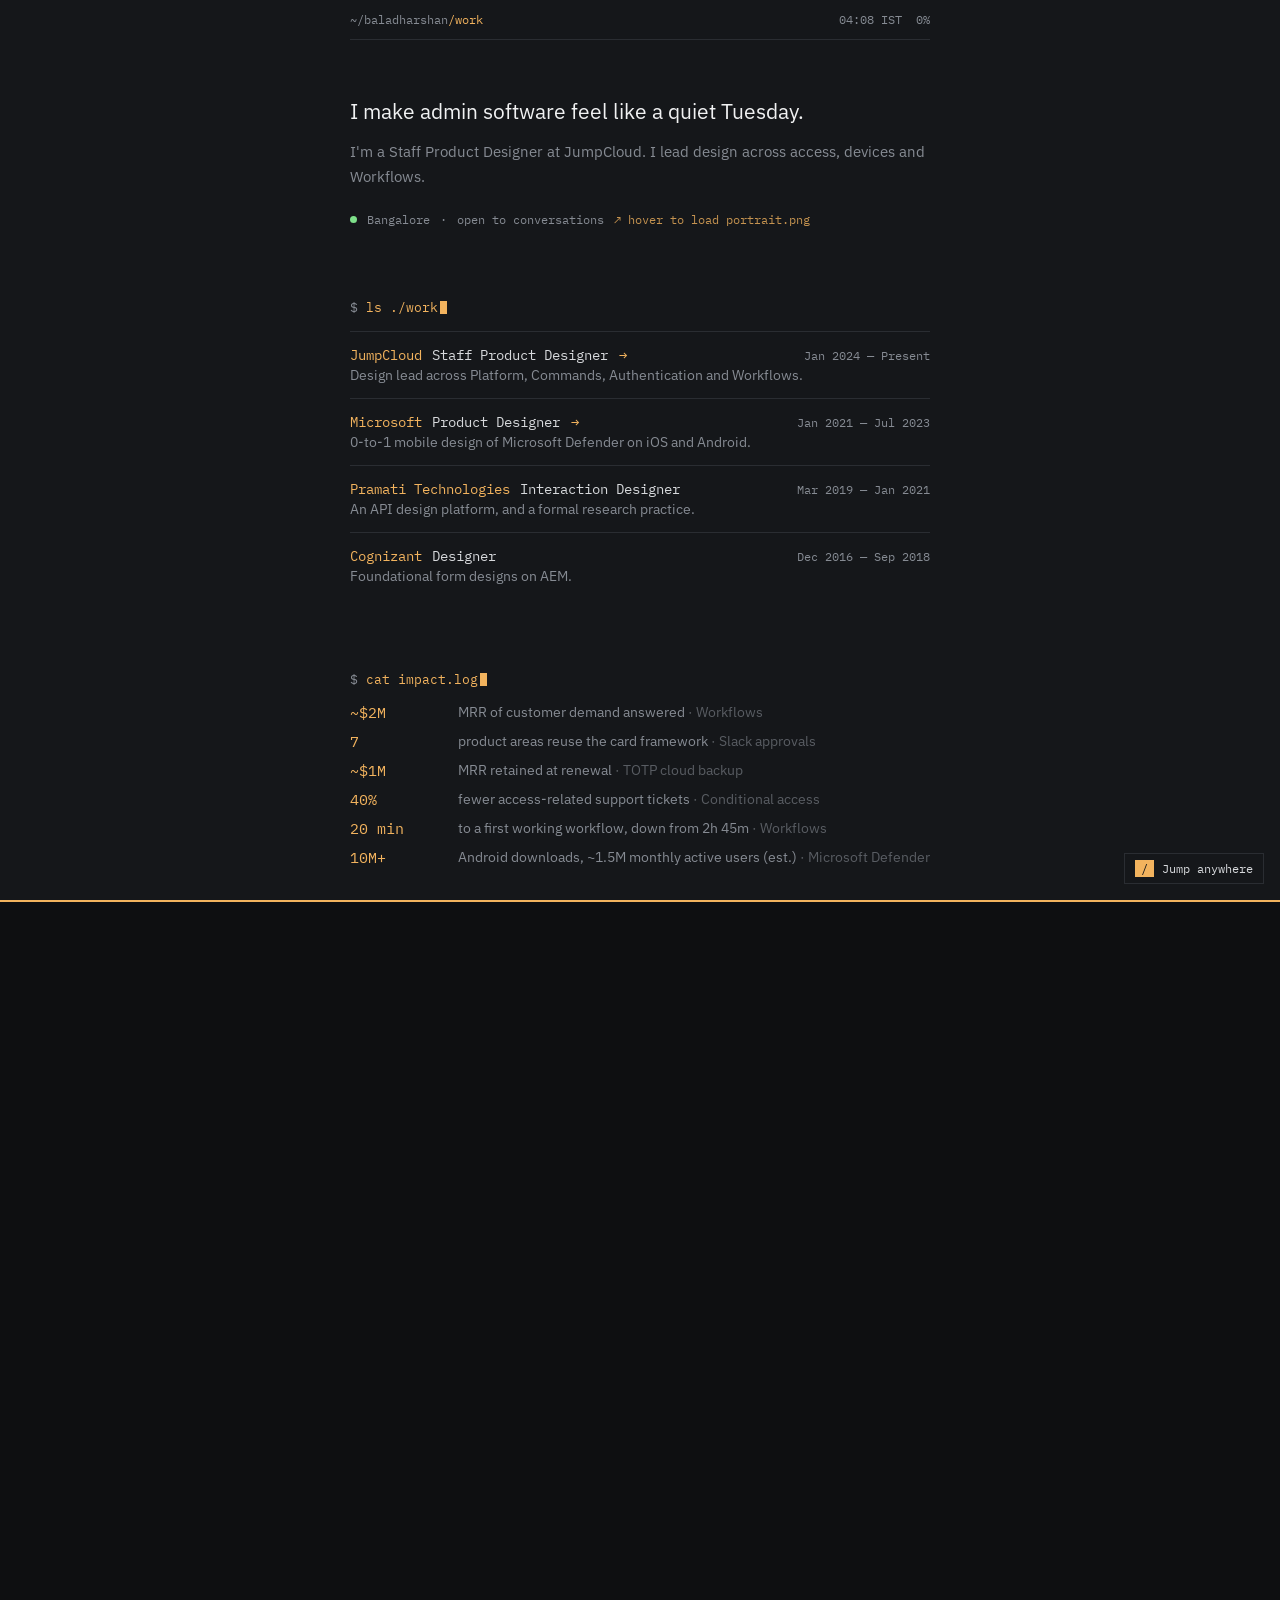
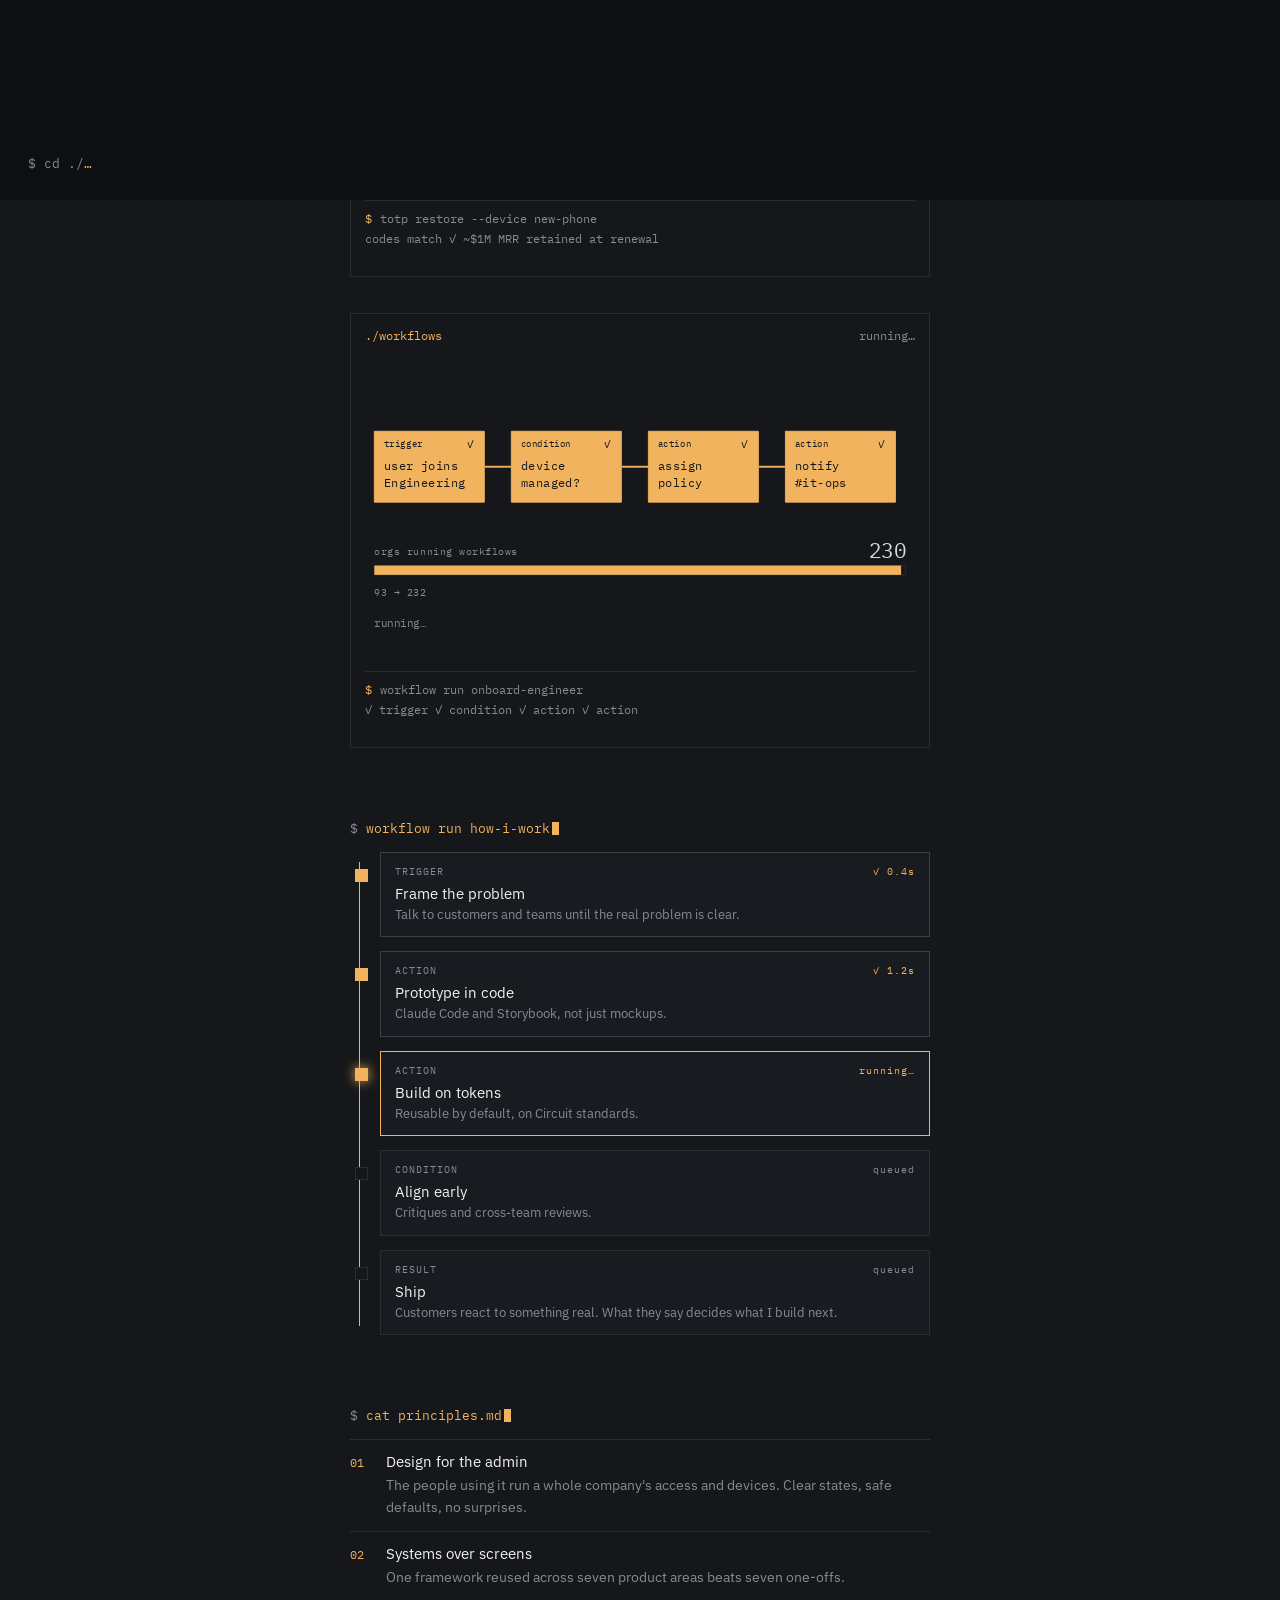
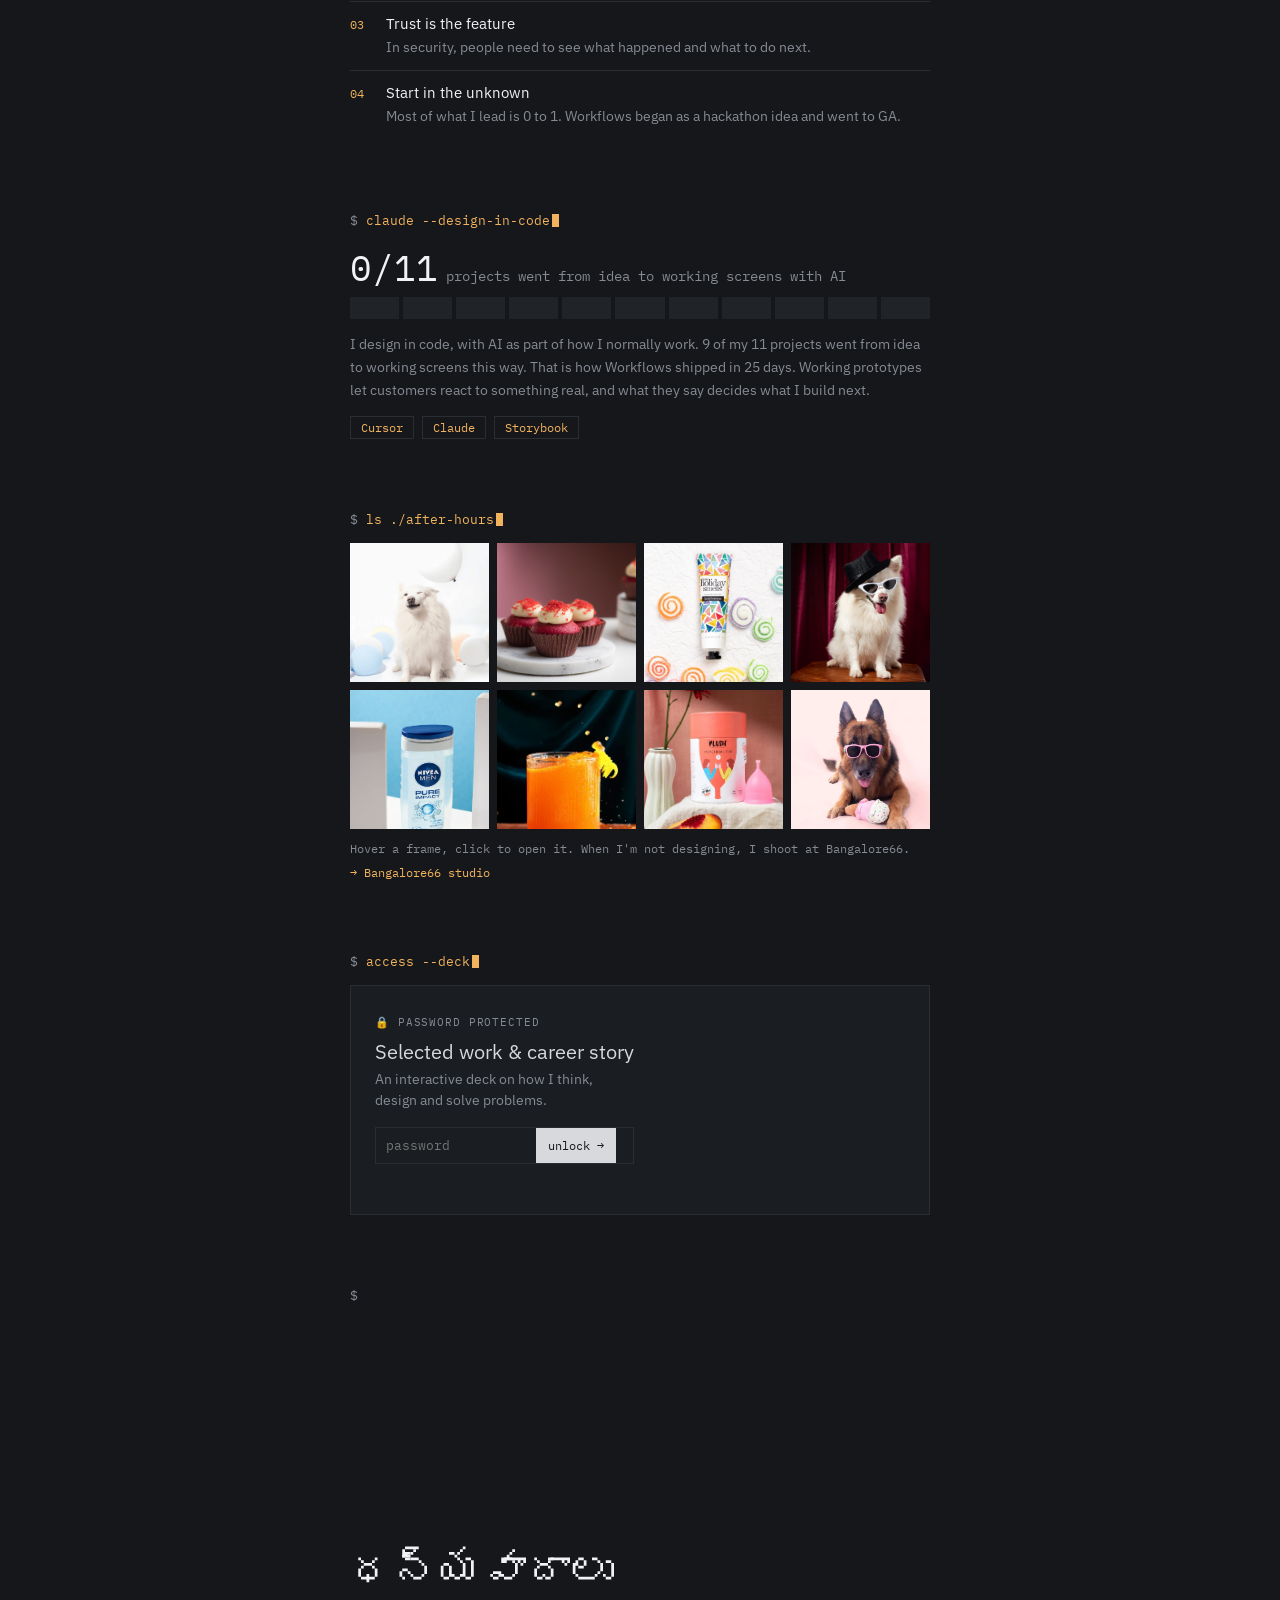
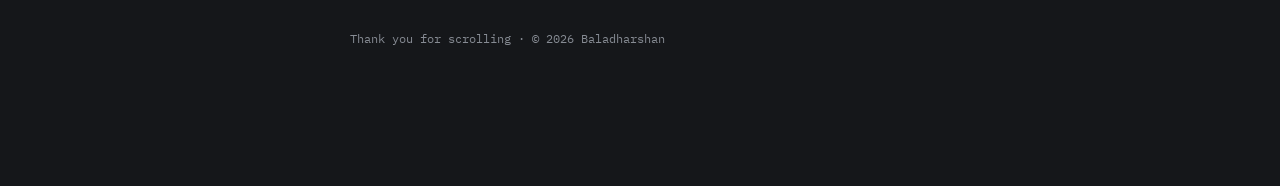
==== 2-terminal-calm.html @ ec70cb6b "Serve the Swiss portfolio from the site root The previous site now lives on the classic-portfolio br" ====
<!doctype html><html lang="en"><head><meta charset="utf-8"><meta name="viewport" content="width=device-width,initial-scale=1">
<title>Baladharshan — Staff Product Designer</title>
<meta name="description" content="Staff product designer at JumpCloud. Enterprise software, design systems, and designing in code.">
<link rel="preconnect" href="https://fonts.googleapis.com"><link rel="preconnect" href="https://fonts.gstatic.com" crossorigin>
<link href="https://fonts.googleapis.com/css2?family=IBM+Plex+Mono:wght@400&family=IBM+Plex+Sans:wght@400&family=Noto+Sans+Tamil&family=Noto+Sans+Telugu&family=Noto+Sans+Devanagari&family=Noto+Sans+Kannada&family=Noto+Sans+Malayalam&display=swap" rel="stylesheet">
<link rel="stylesheet" href="shared.css">
<style>
:root{--bg:#15171A;--fg:#D7D9DC;--muted:#868B93;--line:#2A2D32;--accent:#F2B35E;--ui:'IBM Plex Sans',system-ui,sans-serif;--mono:'IBM Plex Mono',ui-monospace,monospace;--wipe-bg:#0E0F11;--wipe-fg:var(--accent)}
::selection{background:var(--accent);color:#15171A}
main{max-width:620px;margin:0 auto;padding:80px 20px 140px}
#boot{font:13px/1.9 var(--mono);color:var(--muted);min-height:120px}
#boot .ok{color:var(--accent)}
#page{opacity:0;transition:opacity .8s}#page.on{opacity:1}
.wipe{border-top:2px solid var(--accent)}
.wipe span:before{content:"$ cd ./";color:var(--muted)}.wipe span:after{content:"…"}
/* status bar */
.status{position:sticky;top:0;background:var(--bg);font:12px var(--mono);color:var(--muted);padding:12px 0;border-bottom:1px solid var(--line);margin:-80px 0 56px;z-index:5;display:flex;justify-content:space-between;gap:12px}
.status b{color:var(--accent);font-weight:400}
.status .r{display:flex;gap:14px}
/* hero */
#hero{position:relative;outline:0}
h1{font:400 21px/1.45 var(--ui);color:#F1F2F3}
.sub{margin-top:14px;font-size:15px;line-height:1.65;color:var(--muted)}
.now{margin-top:22px;font:12px var(--mono);color:var(--muted);display:flex;gap:10px;align-items:center;flex-wrap:wrap}
.now i{width:7px;height:7px;border-radius:50%;background:#7EE08A;box-shadow:0 0 0 0 #7EE08A88;animation:pulse 2s infinite}
@keyframes pulse{70%{box-shadow:0 0 0 7px #7EE08A00}}
.now .tip{color:var(--accent);opacity:.8}
#pxwrap{position:absolute;left:calc(100% + 28px);top:-6px;width:204px;pointer-events:none}
#px{width:204px;height:240px;image-rendering:pixelated;display:block;opacity:0}#px.on{opacity:1}
#pxcap{font:11px var(--mono);color:var(--muted);margin-top:8px;min-height:14px}
@media(max-width:1060px){#pxwrap{left:auto;right:0;top:-96px;width:76px}#px{width:76px;height:90px}#pxcap{display:none}}
/* sections */
.prompt{font:13px var(--mono);color:var(--accent);margin:72px 0 14px;min-height:18px}.prompt:before{content:"$ ";color:var(--muted)}
.prompt .cur{display:inline-block;width:7px;height:13px;background:var(--accent);vertical-align:-2px;margin-left:2px;animation:bl 1s steps(1) infinite}
@keyframes bl{50%{opacity:0}}
.row{padding:14px 0;border-top:1px solid var(--line)}
.row .head{display:flex;justify-content:space-between;gap:16px;align-items:baseline}
.row h3{font:400 14px var(--mono)}.row h3 b{font-weight:400;color:var(--accent);margin-right:10px}
.row time{font:12px var(--mono);color:var(--muted)}
.row p{font-size:14px;color:var(--muted);margin-top:2px}
.row.lnk .head:hover h3:before{content:"> ";color:var(--accent);margin-left:-16px}
.row.lnk .tog{font-style:normal;transition:transform .2s;color:var(--accent);display:inline-block}.row.lnk .head:hover .tog{transform:translateX(4px)}
.kv{display:grid;grid-template-columns:92px 1fr;gap:10px 16px;font-size:14px}
.kv b{font:400 15px var(--mono);color:var(--accent)}.kv span{color:var(--muted)}.kv em{font-style:normal;opacity:.6}
/* workflow canvas */
.flow{position:relative;padding-left:30px}
.flow:before{content:"";position:absolute;left:9px;top:10px;bottom:10px;width:1px;background:var(--line)}
.flow .fill{position:absolute;left:9px;top:10px;width:1px;background:var(--accent);height:0;transition:height 3.2s linear}
.node{position:relative;border:1px solid var(--line);background:#181B1F;padding:12px 14px;margin-bottom:14px;transition:border-color .3s,background .3s}
.node:before{content:"";position:absolute;left:-26px;top:16px;width:11px;height:11px;border:1px solid var(--line);background:var(--bg);transition:all .3s}
.node .tag{font:10px var(--mono);letter-spacing:.1em;color:var(--muted);display:flex;justify-content:space-between}
.node .st{color:var(--muted)}
.node h4{font:400 15px var(--ui);margin:6px 0 2px;color:#F1F2F3}
.node p{font-size:13px;color:var(--muted);line-height:1.5}
.node.run{border-color:var(--accent)}.node.run:before{border-color:var(--accent);background:var(--accent);box-shadow:0 0 12px var(--accent)}
.node.run .st{color:var(--accent)}
.node.ok{border-color:#3a3f46}.node.ok:before{border-color:var(--accent);background:var(--accent)}.node.ok .st{color:var(--accent)}
/* principles */
.pr{display:grid;grid-template-columns:28px 1fr;gap:4px 8px;padding:12px 0;border-top:1px solid var(--line)}
.pr i{font:12px var(--mono);color:var(--accent);font-style:normal;padding-top:3px}.pr h4{font:400 15px var(--ui);color:#F1F2F3}.pr p{grid-column:2;font-size:14px;color:var(--muted);line-height:1.55}
/* ai */
.ai .cells{display:flex;gap:4px;margin:6px 0 14px}
.ai .cells span{flex:1;height:22px;background:#202328;transition:background .25s,transform .25s}
.ai .cells span.f{background:var(--accent);transform:scaleY(1)}
.ai .big{font:400 36px var(--mono);color:#F1F2F3}.ai .big small{font-size:14px;color:var(--muted);margin-left:8px}
.ai p{font-size:14px;line-height:1.65;color:var(--muted);margin-top:10px}
.chips{display:flex;gap:8px;margin-top:14px}.chips span{font:12px var(--mono);border:1px solid var(--line);padding:3px 10px;color:var(--accent)}
/* work lab: scroll-scrubbed scenes */
.wl{display:grid;gap:36px;margin:8px 0 0}
.wl-in{border:1px solid var(--line);padding:14px 14px 12px;background:var(--bg)}
.wl-h{display:flex;justify-content:space-between;font:12px var(--mono);color:var(--muted);margin-bottom:10px}.wl-h .t{color:var(--accent)}
.wl-in canvas{display:block;width:100%;height:330px}
.wl-log{font:12px/1.7 var(--mono);color:var(--muted);margin-top:10px;min-height:64px;border-top:1px solid var(--line);padding-top:8px}.wl-log i{color:var(--accent);font-style:normal;margin-right:8px}.wl-log b{color:var(--accent);font-weight:400}
.wl-hint{font:11px var(--mono);color:var(--muted);margin-top:4px}
/* photos */
.ph{display:grid;grid-template-columns:repeat(4,1fr);gap:8px}
.ph img{width:100%;aspect-ratio:1;object-fit:cover;background:#1c1f23;display:block;transition:transform .25s,outline-color .2s;outline:1px solid transparent;outline-offset:2px}
.ph img:hover,.ph img:focus-visible{transform:scale(1.04);outline-color:var(--accent)}
#phcap{font:12px var(--mono);color:var(--muted);margin-top:12px;min-height:18px}
.ph-link{font:12px var(--mono);color:var(--accent);margin-top:6px;display:inline-block}
@media(max-width:480px){.ph{grid-template-columns:repeat(2,1fr)}}
/* gate + terminal */
.gate{background:#1A1D21}
.term{font:13px/1.8 var(--mono);color:var(--muted);border:1px solid var(--line);padding:14px 16px;background:#121417;cursor:text}
#tout div{white-space:pre-wrap}#tout .c{color:var(--fg)}#tout .a{color:var(--accent)}
.tin{display:flex;gap:8px;color:var(--accent)}.tin input{flex:1;background:none;border:0;color:var(--fg);font:inherit;outline:0;caret-color:var(--accent)}
.mailrow{font:13px/1.9 var(--mono);color:var(--muted);margin-top:18px}.mailrow a{color:var(--accent)}
.thx{font:400 44px/1.2 var(--ui);color:#F1F2F3;margin-top:80px;min-height:56px}
.thx small{display:block;font:12px var(--mono);color:var(--muted);margin-top:8px}
footer{margin-top:32px;font:12px var(--mono);color:var(--muted)}
.hint b{color:#15171A}
</style></head><body>
<main>
<div id="boot"></div>
<div id="page">
  <div class="status"><span>~/baladharshan<b id="cur"></b></span><span class="r"><span id="clk"></span><span id="pct">0%</span></span></div>
  <div id="hero" tabindex="0" aria-label="Hover to load a portrait">
    <div data-drift="-0.1" data-fade="1"><h1 id="h"></h1></div><p class="sub" id="sub"></p>
    <div class="now"><i></i><span>Bangalore</span><span>·</span><span>open to conversations</span><span class="tip">↗ hover to load portrait.png</span></div>
    <div id="pxwrap" aria-hidden="true"><canvas id="px" width="272" height="320"></canvas><div id="pxcap"></div></div>
  </div>
  <div class="prompt" id="work">ls ./work</div><div id="rows"></div>
  <div class="prompt" id="impact">cat impact.log</div><div class="kv" id="kv"></div>
  <div class="prompt" id="lab">ls ./work-lab</div>
  <div class="wl" id="labs"></div>
  <div class="prompt" id="how">workflow run how-i-work</div><div class="flow" id="flow"><div class="fill"></div></div>
  <div class="prompt" id="beliefs">cat principles.md</div><div id="pr"></div>
  <div class="prompt" id="ai">claude --design-in-code</div>
  <div class="ai" id="aib"><div class="big"><span id="aicount">0</span>/<span id="aitot"></span><small>projects went from idea to working screens with AI</small></div><div class="cells" id="cells"></div><p id="aitext"></p><div class="chips" id="chips"></div></div>
  <div class="prompt" id="after">ls ./after-hours</div>
  <div class="ph" id="ph"></div><div id="phcap">Hover a frame, click to open it. When I'm not designing, I shoot at Bangalore66.</div><a class="ph-link" id="stu" target="_blank" rel="noopener"></a>
  <div class="prompt" id="deck">access --deck</div>
  <div class="gate"><div><small>🔒 Password protected</small><h3>Selected work &amp; career story</h3><p>An interactive deck on how I think, design and solve problems.</p>
  <form><input type="password" placeholder="password" aria-label="Password"><button>unlock →</button></form><div class="err"></div></div></div>
  <div class="prompt" id="contact">sudo ./contact</div>
  <div class="term" id="term"><div id="tout"></div><label class="tin">$<input id="tcmd" autocomplete="off" autocapitalize="off" spellcheck="false" aria-label="Terminal command" placeholder="type help"></label></div>
  <div class="mailrow">mail <a id="mail"></a><br>resume <a id="res" target="_blank">pdf ↗</a></div>
  <div class="thx" id="thx"></div>
  <footer>Thank you for scrolling · © 2026 Baladharshan</footer>
</div></main>
<script src="content.js"></script><script src="shared.js"></script><script src="pixel-portrait.js"></script>
<script>
const P=PF,$=id=>document.getElementById(id),reduce=matchMedia('(prefers-reduced-motion:reduce)').matches;
const THEMES={amber:'#F2B35E',green:'#7EE08A',pink:'#FF8FB1'};
const setTheme=n=>{if(!THEMES[n])return false;document.documentElement.style.setProperty('--accent',THEMES[n]);store.set('pf-theme',n);return true};
setTheme(store.get('pf-theme','amber'));
pageWipe();
// ---- content ----
$('rows').innerHTML=P.work.map(w=>w.detail
  ?`<div class="row lnk"><a class="head" data-go="${w.detail.slug}" href="company-terminal.html?c=${w.detail.slug}"><h3><b>${w.co}</b>${w.role} <i class="tog">→</i></h3><time>${w.when}</time></a><p>${w.line}</p></div>`
  :`<div class="row"><div class="head"><h3><b>${w.co}</b>${w.role}</h3><time>${w.when}</time></div><p>${w.line}</p></div>`).join('');
$('kv').innerHTML=P.impact.map(i=>`<b>${i.n}</b><span>${i.l} <em>· ${i.s}</em></span>`).join('');
const NODES=[['TRIGGER','Frame the problem',P.how[0][1],'0.4s'],['ACTION','Prototype in code',P.how[1][1],'1.2s'],['ACTION','Build on tokens',P.how[2][1],'0.8s'],['CONDITION','Align early',P.how[3][1],'0.3s'],['RESULT','Ship',"Customers react to something real. What they say decides what I build next.",'✓']];
$('flow').insertAdjacentHTML('beforeend',NODES.map(n=>`<div class="node"><div class="tag"><span>${n[0]}</span><span class="st">queued</span></div><h4>${n[1]}</h4><p>${n[2]}</p></div>`).join(''));
$('pr').innerHTML=P.principles.map((p,i)=>`<div class="pr"><i>0${i+1}</i><h4>${p[0]}</h4><p>${p[1]}</p></div>`).join('');
$('aitot').textContent=P.ai.total;$('aitext').textContent=P.ai.text;
$('cells').innerHTML=Array.from({length:P.ai.total},()=>'<span></span>').join('');
$('chips').innerHTML=P.ai.tools.map(t=>`<span>${t}</span>`).join('');
$('ph').innerHTML=P.photos.map((p,i)=>`<img src="${p.src}" data-src="${p.src}" data-cap="${p.cap}" data-i="${i}" alt="${p.cap}" loading="lazy">`).join('');
$('stu').textContent='→ '+P.studio.name+' studio';$('stu').href=P.studio.url;
$('h').textContent=P.intro;$('sub').textContent=P.sub;
$('mail').textContent=P.email;$('mail').href='mailto:'+P.email;$('res').href=P.resume;
clock($('clk'));thanksLoop($('thx'));$('thx').classList.add('thx');
$('thx').insertAdjacentHTML('afterend','');
gate(document.querySelector('.gate'));
// ---- 8-bit portrait on hover ----
pixelPortrait({src:'img/portrait.jpg',canvas:$('px'),caption:$('pxcap'),hover:$('hero'),crop:{x:330,y:140,w:694,h:817}});
// ---- photo contact sheet: each frame resolves from pixels when it scrolls in ----
lightbox('#ph img');
document.querySelectorAll('#ph img').forEach(c=>{
  const p=P.photos[c.dataset.i];
  c.onmouseenter=()=>$('phcap').textContent=p.cap;c.onmouseleave=()=>$('phcap').textContent="Hover a frame, click to open it. When I'm not designing, I shoot at Bangalore66.";
});
// ---- workflow run: nodes execute one after another ----
let ran=false;
new IntersectionObserver((es,io)=>es.forEach(e=>{if(!e.isIntersecting||ran)return;ran=true;io.disconnect();
  const ns=[...document.querySelectorAll('.node')],fill=document.querySelector('.fill');
  fill.style.height=(document.getElementById('flow').offsetHeight-20)+'px';
  ns.forEach((n,i)=>{const t=reduce?0:i*650;
    setTimeout(()=>{n.classList.add('run');n.querySelector('.st').textContent='running…'},t);
    setTimeout(()=>{n.classList.replace('run','ok');n.querySelector('.st').textContent=NODES[i][3]==='✓'?'✓ done':'✓ '+NODES[i][3]},t+(reduce?0:520))});
}),{threshold:.25}).observe($('flow'));
// ---- AI cells fill + counter ----
let aid=false;
new IntersectionObserver((es,io)=>es.forEach(e=>{if(!e.isIntersecting||aid)return;aid=true;io.disconnect();
  [...document.querySelectorAll('#cells span')].slice(0,P.ai.done).forEach((c,i)=>setTimeout(()=>{c.classList.add('f');$('aicount').textContent=i+1},reduce?0:i*110))}),{threshold:.5}).observe($('aib'));
// ---- scroll behaviours ----
progress();drift();countUps('.kv b');
const names={work:'/work',impact:'/impact',how:'/how',beliefs:'/principles',ai:'/ai',after:'/after-hours',deck:'/deck',contact:'/contact'};
spy(Object.keys(names),id=>$('cur').textContent=id?names[id]:'');
addEventListener('scroll',()=>{const h=document.documentElement;$('pct').textContent=Math.round(scrollY/(h.scrollHeight-innerHeight||1)*100)+'%'},{passive:true});
document.querySelectorAll('.prompt').forEach(p=>{p.dataset.t=p.textContent;p.textContent=''});
document.querySelectorAll('.row,.kv>*,.pr,.gate,.ph img,.mailrow,.term').forEach(e=>e.classList.add('rv'));
const typeIO=new IntersectionObserver(es=>es.forEach(e=>{if(!e.isIntersecting)return;typeIO.unobserve(e.target);const el=e.target,t=el.dataset.t;let i=0;
  const tk=()=>{i++;el.innerHTML=t.slice(0,i)+'<span class="cur"></span>';if(i<t.length)setTimeout(tk,reduce?0:32)};tk()}),{threshold:1});
document.querySelectorAll('.prompt').forEach(p=>typeIO.observe(p));
// ---- interactive terminal ----
const out=$('tout'),inp=$('tcmd'),hist=[];let hi=0;
const say=(t,c)=>{const d=document.createElement('div');if(c)d.className=c;d.innerHTML=t;out.append(d)};
const go=(href,label)=>{const a=document.createElement('a');a.href=href;a.dataset.go=label;a.style.display='none';document.body.append(a);a.click()};
const CMDS={
  help:()=>say('commands: <span class="a">whoami  work  impact  principles  photos  jumpcloud  microsoft  resume  mail  theme  thanks  clear</span>\ntry <span class="a">sudo hire-me</span>'),
  whoami:()=>say(P.full+' — '+P.role+' at '+P.company+'. '+P.sub),
  ls:()=>say('work/  impact.log  principles.md  after-hours/  deck/','a'),
  work:()=>{say('JumpCloud, Microsoft, Pramati Technologies, Cognizant. Scrolling you there.');$('work').scrollIntoView({behavior:'smooth'})},
  impact:()=>{P.impact.forEach(i=>say(i.n.padEnd(8)+i.l+' <span style="opacity:.6">· '+i.s+'</span>'));},
  principles:()=>P.principles.forEach((p,i)=>say('0'+(i+1)+' '+p[0])),
  photos:()=>{say('developing film…');$('after').scrollIntoView({behavior:'smooth'})},
  jumpcloud:()=>{say('cd ./jumpcloud');setTimeout(()=>go('company-terminal.html?c=jumpcloud','jumpcloud'),300)},
  microsoft:()=>{say('cd ./microsoft');setTimeout(()=>go('company-terminal.html?c=microsoft','microsoft'),300)},
  resume:()=>{say('opening resume.pdf');window.open(P.resume,'_blank')},
  mail:()=>{say('opening mail client…');location.href='mailto:'+P.email},
  thanks:()=>say(P.thanks.join('  ·  '),'a'),
  clear:()=>{out.innerHTML=''},
  theme:a=>{if(!a){say('themes: '+Object.keys(THEMES).join(', ')+'. usage: <span class="a">theme green</span>');return}say(setTheme(a)?'theme set to '+a:'unknown theme: '+a)},
  'sudo hire-me':()=>{say('[sudo] password for recruiter: ********','c');say('permission granted. when can you start?','a');setTimeout(()=>location.href='mailto:'+P.email+'?subject=Let%27s%20talk',900)}
};
$('term').addEventListener('click',()=>inp.focus());
inp.addEventListener('keydown',e=>{
  e.stopPropagation();
  if(e.key==='Enter'){const v=inp.value.trim();inp.value='';if(!v)return;hist.push(v);hi=hist.length;say('$ '+v,'c');
    const [c,...r]=v.split(/\s+/);const full=v.toLowerCase();
    (CMDS[full]||CMDS[c.toLowerCase()]||(()=>say('command not found: '+c+'. try <span class="a">help</span>')))(r.join(' '))}
  else if(e.key==='ArrowUp'){e.preventDefault();if(hi>0)inp.value=hist[--hi]}
  else if(e.key==='ArrowDown'){e.preventDefault();inp.value=hist[++hi]||'';}
});
say('Type <span class="a">help</span> to see what this terminal can do.');
// ---- palette ----
palette([{l:'ls ./work',h:'§',go:jump('work')},{l:'cat impact.log',h:'§',go:jump('impact')},{l:'how i work',h:'§',go:jump('how')},{l:'after hours',h:'§',go:jump('after')},{l:'access --deck',h:'🔒',go:jump('deck')},{l:'JumpCloud',h:'→',go:()=>go('company-terminal.html?c=jumpcloud','jumpcloud')},{l:'Microsoft',h:'→',go:()=>go('company-terminal.html?c=microsoft','microsoft')},{l:'contact',h:'§',go:jump('contact')}]);
// ---- boot sequence ----
const lines=['resolving profile','loading work (4)','compiling impact','mounting portrait.png'];const b=$('boot');
let n=0;const step=()=>{if(n<lines.length){b.innerHTML+=`${lines[n]}… <span class="ok">ok</span><br>`;n++;setTimeout(step,reduce?0:340)}else{setTimeout(()=>{b.remove();$('page').classList.add('on');reveal()},reduce?0:300)}};
step();
</script><script src="lab.js"></script></body></html>
---- shared.css ----
*{box-sizing:border-box;margin:0;padding:0}
html{scroll-behavior:smooth}
body{background:var(--bg);color:var(--fg);font-family:var(--ui);-webkit-font-smoothing:antialiased}
a{color:inherit;text-decoration:none}
.mono{font-family:var(--mono)}
.w{display:inline-block;opacity:0;filter:blur(6px);transform:translateY(4px);animation:win .6s cubic-bezier(.2,.7,.2,1) forwards;animation-delay:calc(var(--i)*32ms + var(--d,0ms))}
@keyframes win{to{opacity:1;filter:none;transform:none}}
.rv{opacity:0;transform:translateY(8px);transition:opacity .6s ease,transform .6s ease;transition-delay:calc(var(--i,0)*70ms)}
.rv.in{opacity:1;transform:none}
@media (prefers-reduced-motion:reduce){.w{animation:none;opacity:1;filter:none;transform:none}.rv{opacity:1;transform:none;transition:none}}
/* command hint + palette */
.hint{position:fixed;right:16px;bottom:16px;display:flex;gap:8px;align-items:center;font:12px var(--mono);background:var(--bg);color:var(--fg);border:1px solid var(--line);padding:6px 10px;cursor:pointer;z-index:20}
.hint b{background:var(--accent);color:var(--accent-ink,#000);font-weight:400;padding:1px 6px}
.pal{position:fixed;inset:0;background:color-mix(in srgb,var(--bg) 70%,transparent);backdrop-filter:blur(4px);display:none;align-items:flex-start;justify-content:center;padding-top:18vh;z-index:30}
.pal.open{display:flex}
.pal-box{width:min(460px,92vw);background:var(--bg);border:1px solid var(--line);box-shadow:0 20px 60px rgba(0,0,0,.18)}
.pal input{width:100%;background:none;border:0;border-bottom:1px solid var(--line);color:var(--fg);font:15px var(--mono);padding:14px 16px;outline:0}
.pal ul{list-style:none;max-height:300px;overflow:auto}
.pal li{display:flex;justify-content:space-between;padding:10px 16px;font:13px var(--mono);cursor:pointer;color:var(--muted)}
.pal li.on{background:var(--accent);color:var(--accent-ink,#000)}
/* gated deck */
.gate{border:1px solid var(--line);padding:24px;display:flex;gap:24px;justify-content:space-between;align-items:center;flex-wrap:wrap}
.gate small{font:11px var(--mono);letter-spacing:.08em;text-transform:uppercase;color:var(--muted)}
.gate h3{font-weight:400;font-size:20px;margin:8px 0 4px}
.gate p{font-size:14px;color:var(--muted);max-width:30ch;line-height:1.5}
.gate form{display:flex;margin-top:16px;border:1px solid var(--line)}
.gate input{background:none;border:0;color:var(--fg);padding:9px 10px;font:13px var(--mono);outline:0;width:160px}
.gate button{background:var(--fg);color:var(--bg);border:0;font:12px var(--mono);padding:0 12px;cursor:pointer}
.gate .err{font:12px var(--mono);color:var(--muted);margin-top:10px;min-height:16px}
.gate.shake form{animation:sh .35s}
@keyframes sh{20%{transform:translateX(-5px)}60%{transform:translateX(5px)}}
.prog{position:fixed;top:0;left:0;right:0;height:2px;background:var(--accent);transform-origin:0 50%;transform:scaleX(0);z-index:40}
/* expandable company rows */
[data-acc] .head{cursor:pointer}
.acc{display:grid;grid-template-rows:0fr;transition:grid-template-rows .5s cubic-bezier(.2,.7,.2,1)}
.acc>div{overflow:hidden;min-height:0}
[data-acc].open .acc{grid-template-rows:1fr}
.pjs{display:grid;grid-template-columns:repeat(auto-fill,minmax(210px,1fr));gap:12px;padding:14px 0 6px}
.pj{display:block;border:1px solid var(--line);padding:10px;background:var(--bg);transition:transform .25s,border-color .25s}
.pj:hover{transform:translateY(-3px);border-color:var(--fg)}
.pj img{width:100%;aspect-ratio:3/2;object-fit:cover;display:block;margin-bottom:10px;background:var(--line)}
.pj-m{display:block;font:20px var(--mono);margin-bottom:2px}
.pj-t{display:block;font-size:14px}
.pj-d{display:block;font-size:12px;color:var(--muted);line-height:1.45;margin:4px 0 8px}
.pj-go{font:11px var(--mono);color:var(--muted)}
.pj:hover .pj-go{color:var(--fg)}
.tog{display:inline-block;width:14px;text-align:center;transition:transform .3s;font-family:var(--mono);color:var(--muted)}
[data-acc].open .tog{transform:rotate(45deg)}
/* page wipe */
.wipe{position:fixed;inset:0;z-index:100;transform:translateY(100%);pointer-events:none;transition:transform .48s cubic-bezier(.7,0,.2,1);display:flex;align-items:flex-end;padding:28px;background:var(--wipe-bg,var(--accent));color:var(--wipe-fg,#000)}
.wipe.in{transform:none;pointer-events:all}
.wipe.cover{transform:none;transition:none}
.wipe.out{transform:translateY(-100%)}
.wipe span{font:var(--wipe-font,13px var(--mono))}
.sw{opacity:0;transform:translateY(-6px)}
.thx{transition:opacity .26s,transform .26s}
body{font-family:var(--ui),'Noto Sans Tamil','Noto Sans Telugu','Noto Sans Devanagari','Noto Sans Kannada','Noto Sans Malayalam',sans-serif}
@media (prefers-reduced-motion:reduce){.wipe{display:none}}

/* lightbox: click any [data-lb] image to see it whole */
.lb{position:fixed;inset:0;z-index:90;display:flex;flex-direction:column;align-items:center;justify-content:center;padding:56px 24px 72px;background:color-mix(in srgb,var(--bg) 94%,transparent);backdrop-filter:blur(10px);-webkit-backdrop-filter:blur(10px);opacity:0;visibility:hidden;transition:opacity .28s,visibility 0s .28s}
.lb.on{opacity:1;visibility:visible;transition:opacity .28s}
.lb img{max-width:min(1200px,100%);max-height:100%;object-fit:contain;display:block;transform:scale(.96);opacity:0;transition:transform .45s cubic-bezier(.2,.8,.2,1),opacity .3s;box-shadow:0 30px 90px rgba(0,0,0,.35)}
.lb.on img.ok{transform:none;opacity:1}
.lb .lb-bar{position:absolute;left:0;right:0;bottom:0;display:flex;justify-content:space-between;align-items:center;gap:16px;padding:18px 24px;font:12px var(--mono);color:var(--muted)}
.lb .lb-cap{color:var(--fg);font:13px var(--mono);text-align:center;flex:1}
.lb button{font:12px var(--mono);color:var(--fg);background:none;border:1px solid var(--line);padding:8px 14px;cursor:pointer;transition:background .2s,color .2s,border-color .2s}
.lb button:hover{background:var(--accent);border-color:var(--accent);color:var(--accent-ink,#000)}
.lb .lb-x{position:absolute;top:16px;right:20px}
.lb .lb-n{min-width:64px}
[data-lb]{cursor:zoom-in}
@media(max-width:560px){.lb{padding:56px 12px 96px}.lb .lb-bar{flex-wrap:wrap;justify-content:center}.lb .lb-cap{order:-1;flex-basis:100%}}
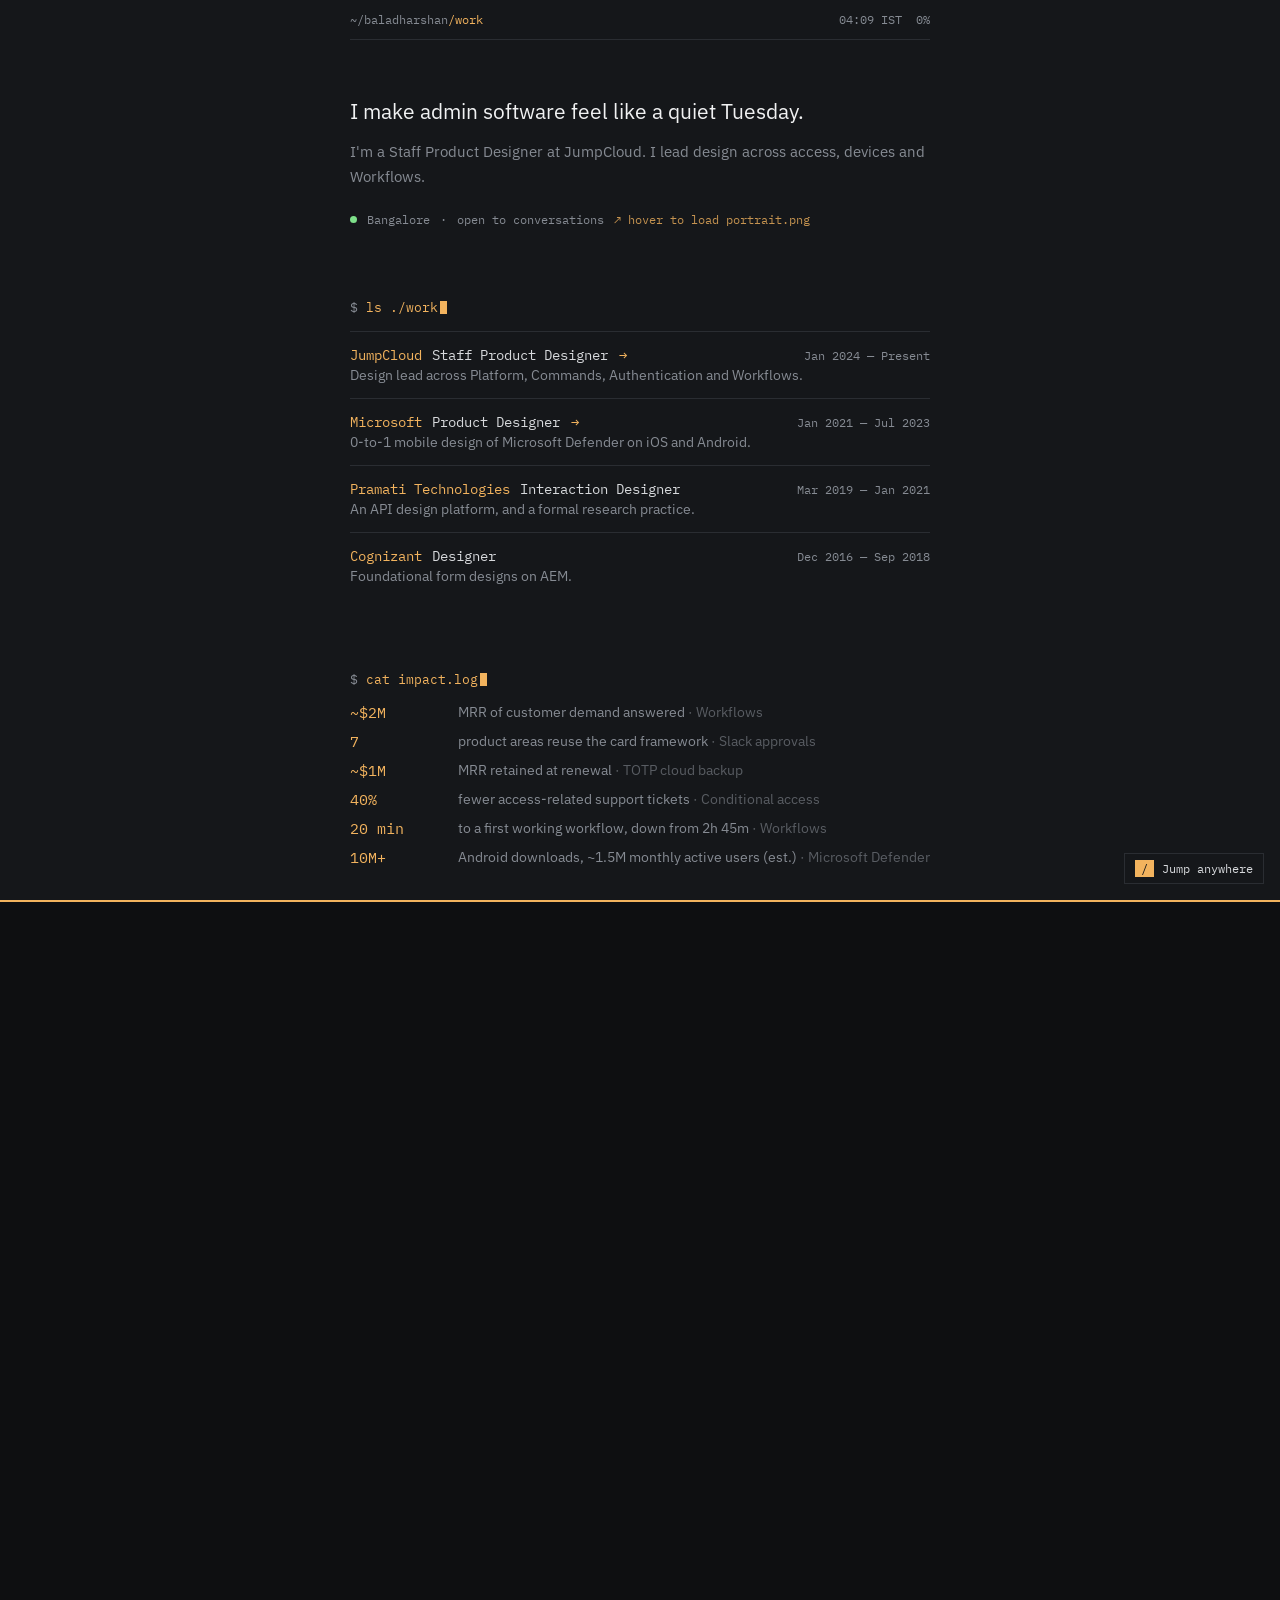
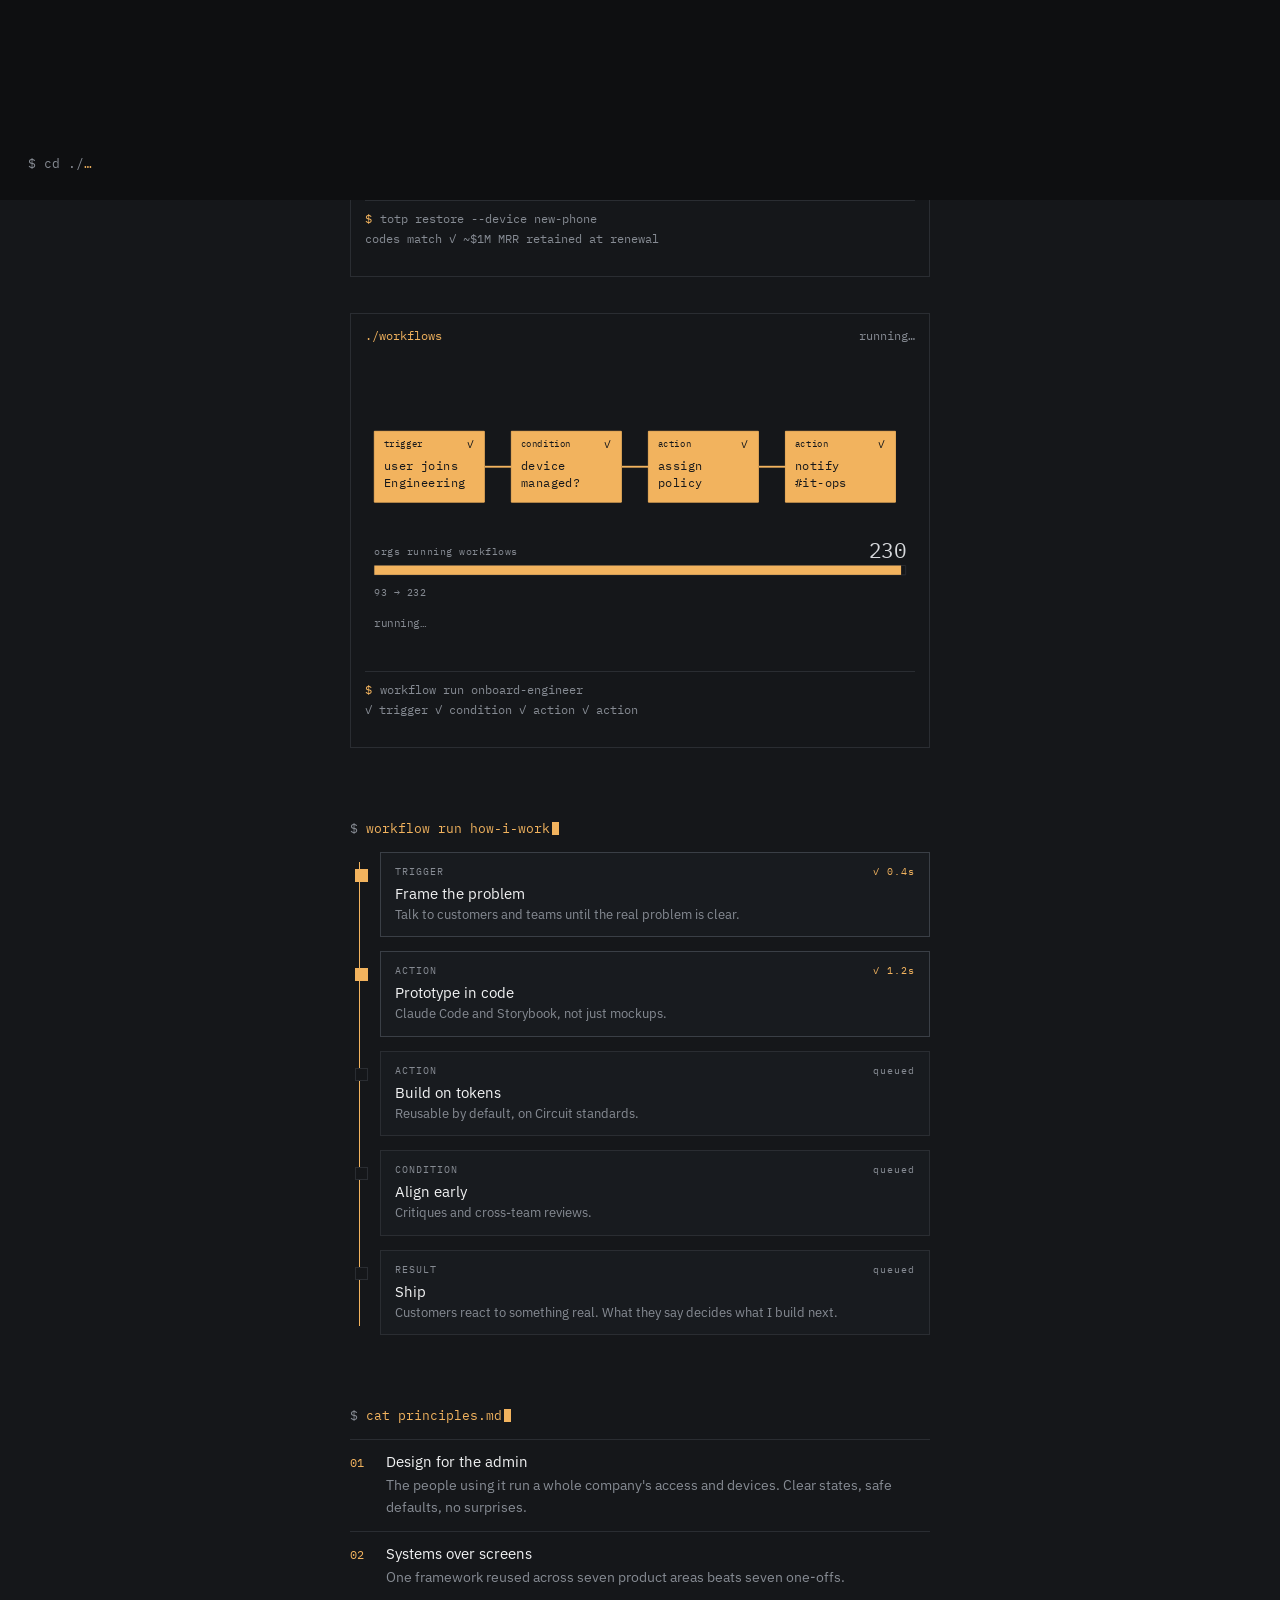
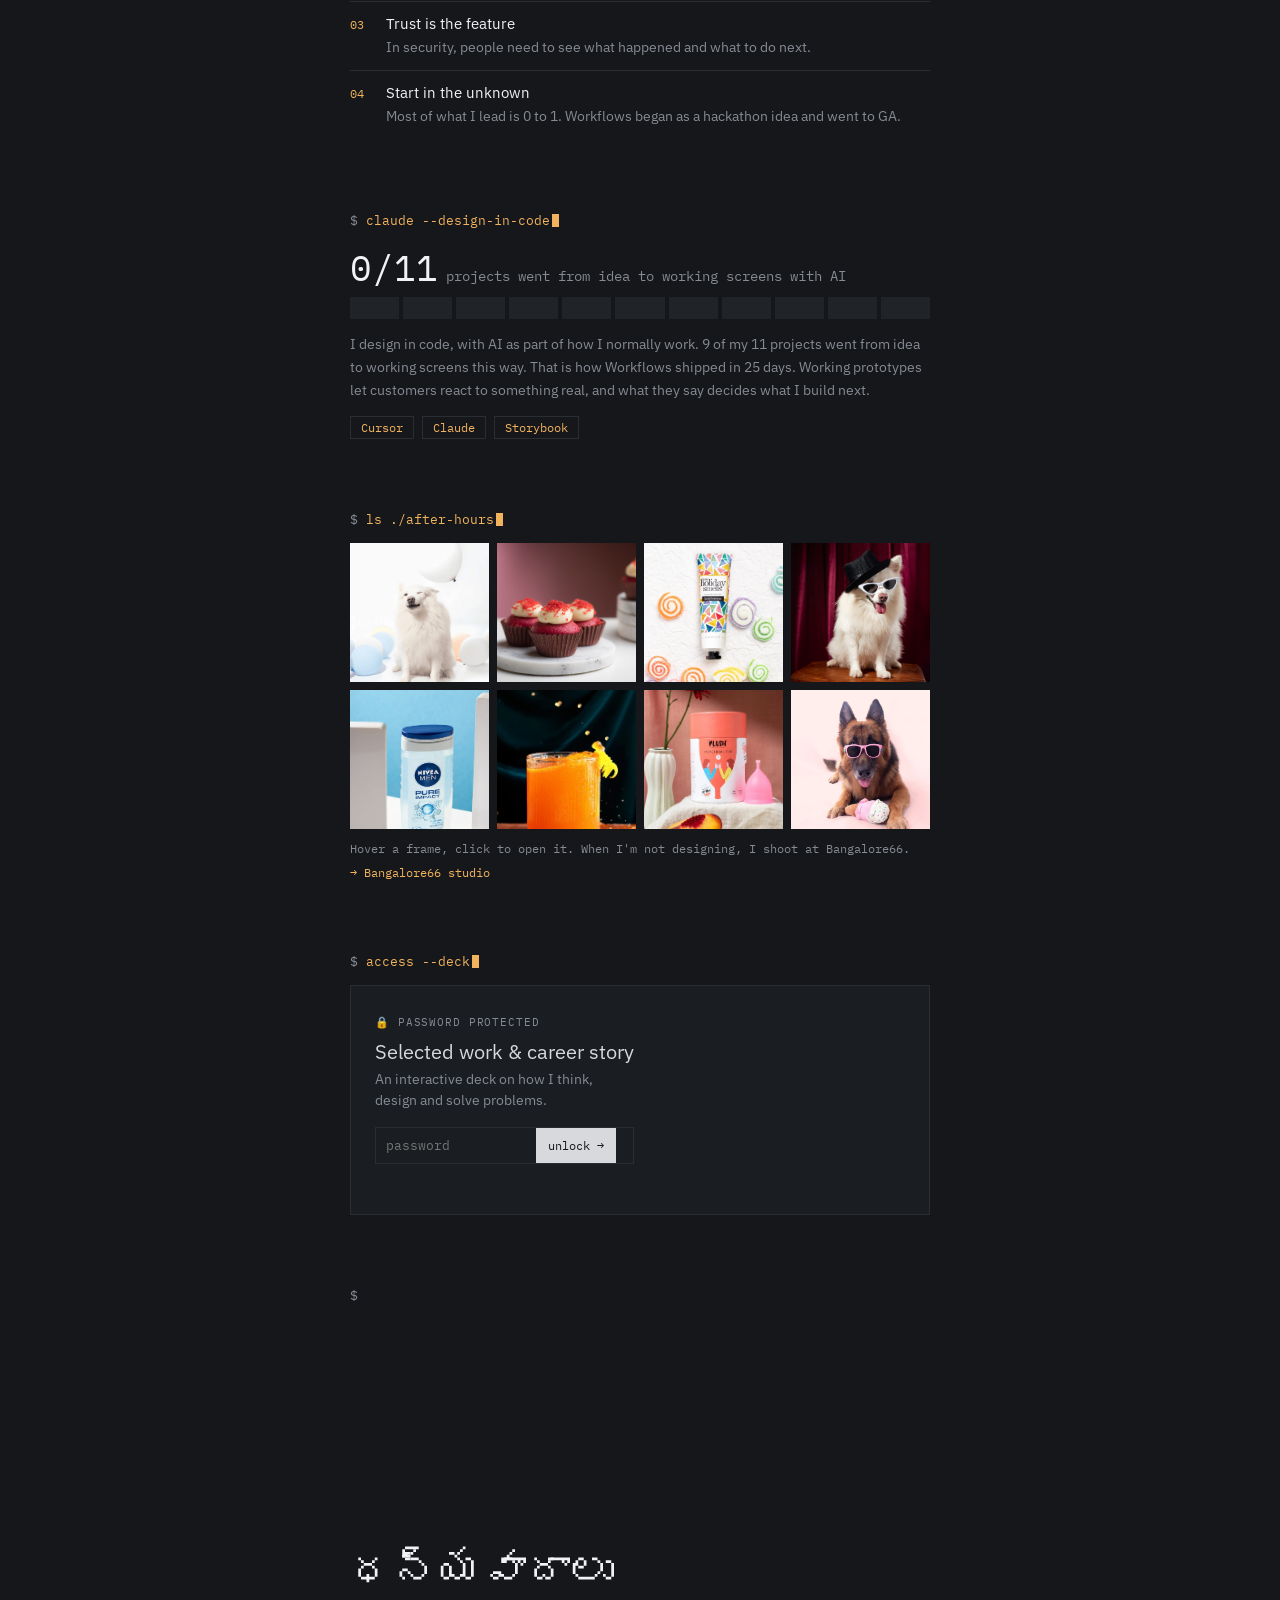
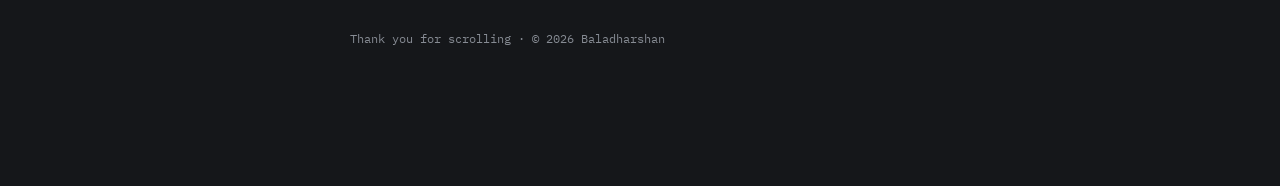
==== commit 95f8efde: "Add B favicon: Swiss accent on Swiss pages, lemon on Terminal pages Co-Authored-By: Claude Sonnet 5." ====
--- a/2-terminal-calm.html
+++ b/2-terminal-calm.html
@@ -89,7 +89,8 @@
 .thx small{display:block;font:12px var(--mono);color:var(--muted);margin-top:8px}
 footer{margin-top:32px;font:12px var(--mono);color:var(--muted)}
 .hint b{color:#15171A}
-</style></head><body>
+</style><link rel="icon" type="image/svg+xml" href="data:image/svg+xml,%3Csvg xmlns='http://www.w3.org/2000/svg' viewBox='0 0 64 64'%3E%3Crect width='64' height='64' rx='14' fill='%23EEFF00'/%3E%3Ctext x='32' y='47' text-anchor='middle' font-family='Arial Narrow,Impact,Arial,sans-serif' font-weight='900' font-size='46' fill='%23211C2B'%3EB%3C/text%3E%3C/svg%3E">
+</head><body>
 <main>
 <div id="boot"></div>
 <div id="page">
